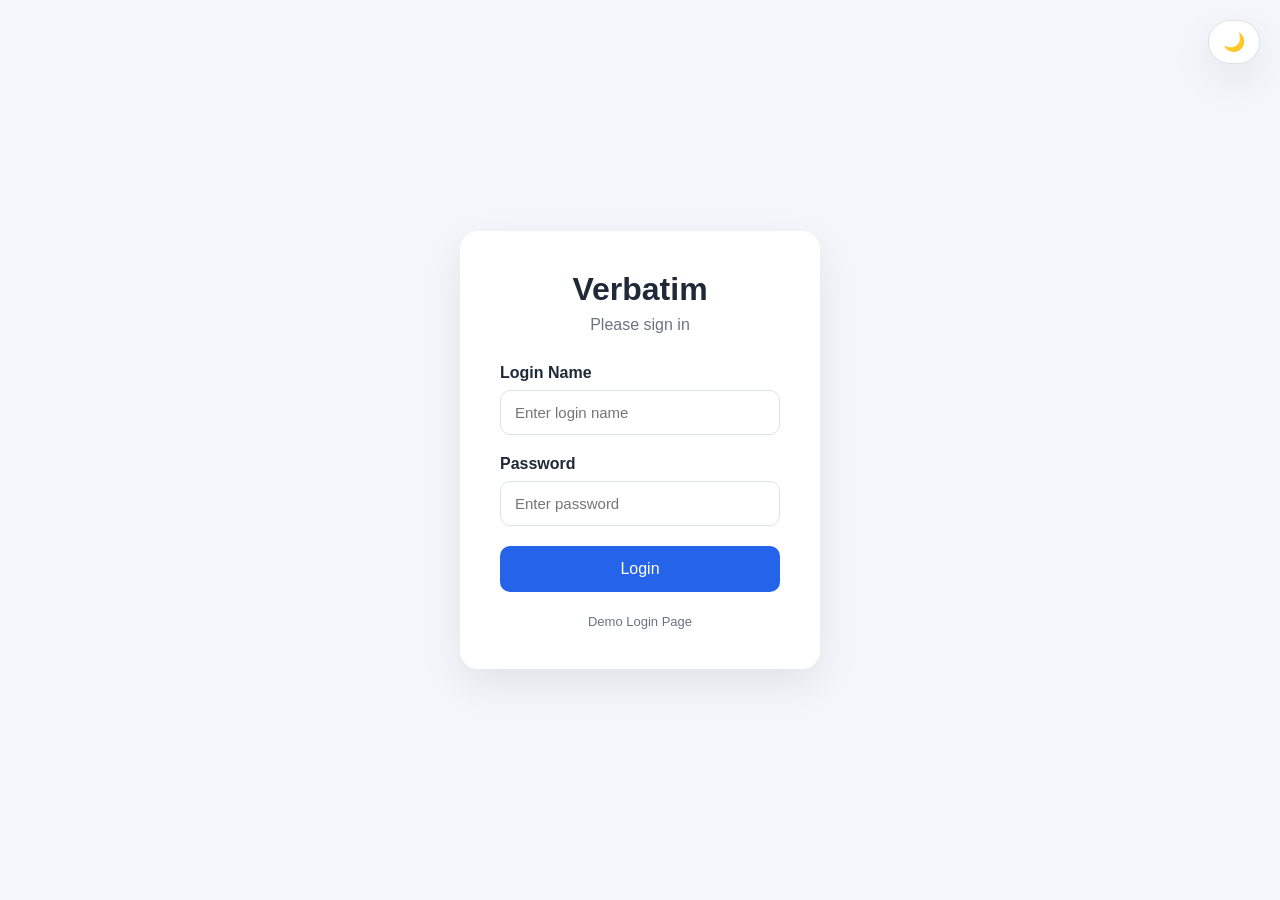
==== index.html @ 721239d2 "Create index.html" ====
<!DOCTYPE html>
<html lang="en">
<head>
<meta charset="UTF-8">
<meta name="viewport" content="width=device-width, initial-scale=1.0">
<title>Verbatim Login</title>

<style>
:root{
    --bg:#f4f6fb;
    --card:#ffffff;
    --text:#1f2937;
    --muted:#6b7280;
    --border:#dbe2ea;
    --primary:#2563eb;
    --primary-hover:#1d4ed8;
    --shadow:0 15px 40px rgba(0,0,0,.08);
}

body.dark{
    --bg:#0f172a;
    --card:#1e293b;
    --text:#f8fafc;
    --muted:#94a3b8;
    --border:#334155;
    --primary:#3b82f6;
    --primary-hover:#60a5fa;
    --shadow:0 15px 40px rgba(0,0,0,.45);
}

*{
    margin:0;
    padding:0;
    box-sizing:border-box;
    font-family:Inter,Segoe UI,Arial,sans-serif;
}

body{
    background:var(--bg);
    color:var(--text);
    transition:.3s;
    display:flex;
    align-items:center;
    justify-content:center;
    min-height:100vh;
}

.toggle{
    position:absolute;
    top:20px;
    right:20px;
}

.toggle button{
    border:none;
    background:var(--card);
    color:var(--text);
    border:1px solid var(--border);
    padding:10px 14px;
    border-radius:999px;
    cursor:pointer;
    font-size:18px;
    box-shadow:var(--shadow);
}

.card{
    width:360px;
    background:var(--card);
    padding:40px;
    border-radius:18px;
    box-shadow:var(--shadow);
}

h1{
    text-align:center;
    margin-bottom:8px;
    font-size:2rem;
}

.subtitle{
    text-align:center;
    color:var(--muted);
    margin-bottom:30px;
}

label{
    display:block;
    margin-bottom:8px;
    font-weight:600;
}

input{
    width:100%;
    padding:13px 14px;
    border-radius:10px;
    border:1px solid var(--border);
    background:transparent;
    color:var(--text);
    outline:none;
    margin-bottom:20px;
    font-size:15px;
}

input:focus{
    border-color:var(--primary);
}

button.login{
    width:100%;
    padding:14px;
    border:none;
    border-radius:10px;
    background:var(--primary);
    color:white;
    font-size:16px;
    cursor:pointer;
    transition:.2s;
}

button.login:hover{
    background:var(--primary-hover);
}

.footer{
    margin-top:22px;
    text-align:center;
    color:var(--muted);
    font-size:13px;
}
</style>

</head>
<body>

<div class="toggle">
    <button id="themeBtn">🌙</button>
</div>

<div class="card">
    <h1>Verbatim</h1>
    <div class="subtitle">Please sign in</div>

    <form id="loginForm">
        <label>Login Name</label>
        <input
            type="text"
            placeholder="Enter login name"
            required>

        <label>Password</label>
        <input
            type="password"
            placeholder="Enter password"
            required>

        <button class="login" type="submit">
            Login
        </button>
    </form>

    <div class="footer">
        Demo Login Page
    </div>
</div>

<script>
const body = document.body;
const btn = document.getElementById("themeBtn");

// Restore theme
if(localStorage.getItem("theme")==="dark"){
    body.classList.add("dark");
    btn.textContent="☀️";
}

btn.onclick=()=>{
    body.classList.toggle("dark");
    const dark=body.classList.contains("dark");
    btn.textContent=dark?"☀️":"🌙";
    localStorage.setItem("theme",dark?"dark":"light");
};

document.getElementById("loginForm").addEventListener("submit",function(e){
    e.preventDefault();

    // Dummy login
    window.location.href="http://localhost:8000";
});
</script>

</body>
</html>
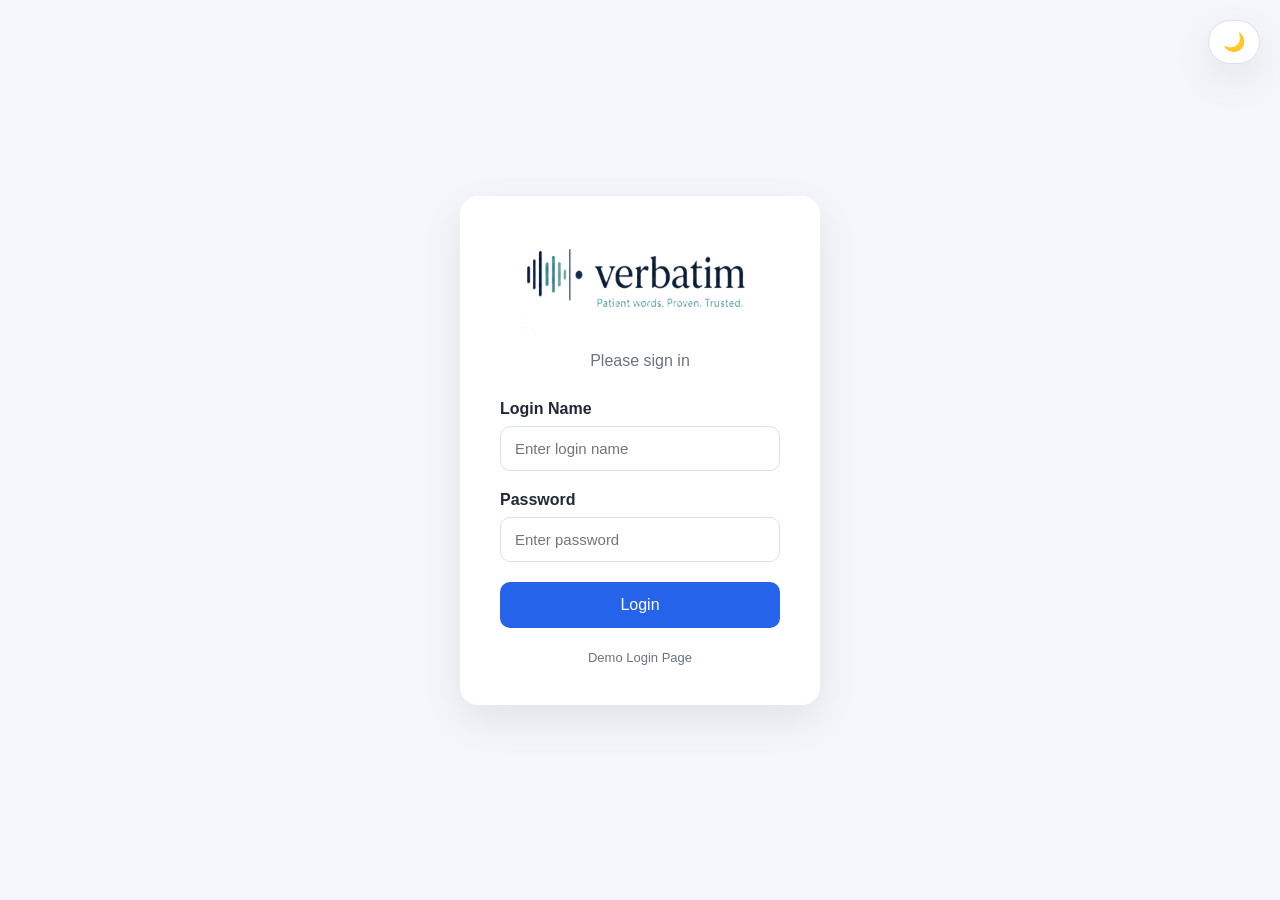
==== commit 50548c80: "Add files via upload" ====
--- a/index.html
+++ b/index.html
@@ -137,7 +137,7 @@
 </div>
 
 <div class="card">
-    <h1>Verbatim</h1>
+    <h1><img src="banner.png" width=250 height=100></img></h1>
     <div class="subtitle">Please sign in</div>
 
     <form id="loginForm">
